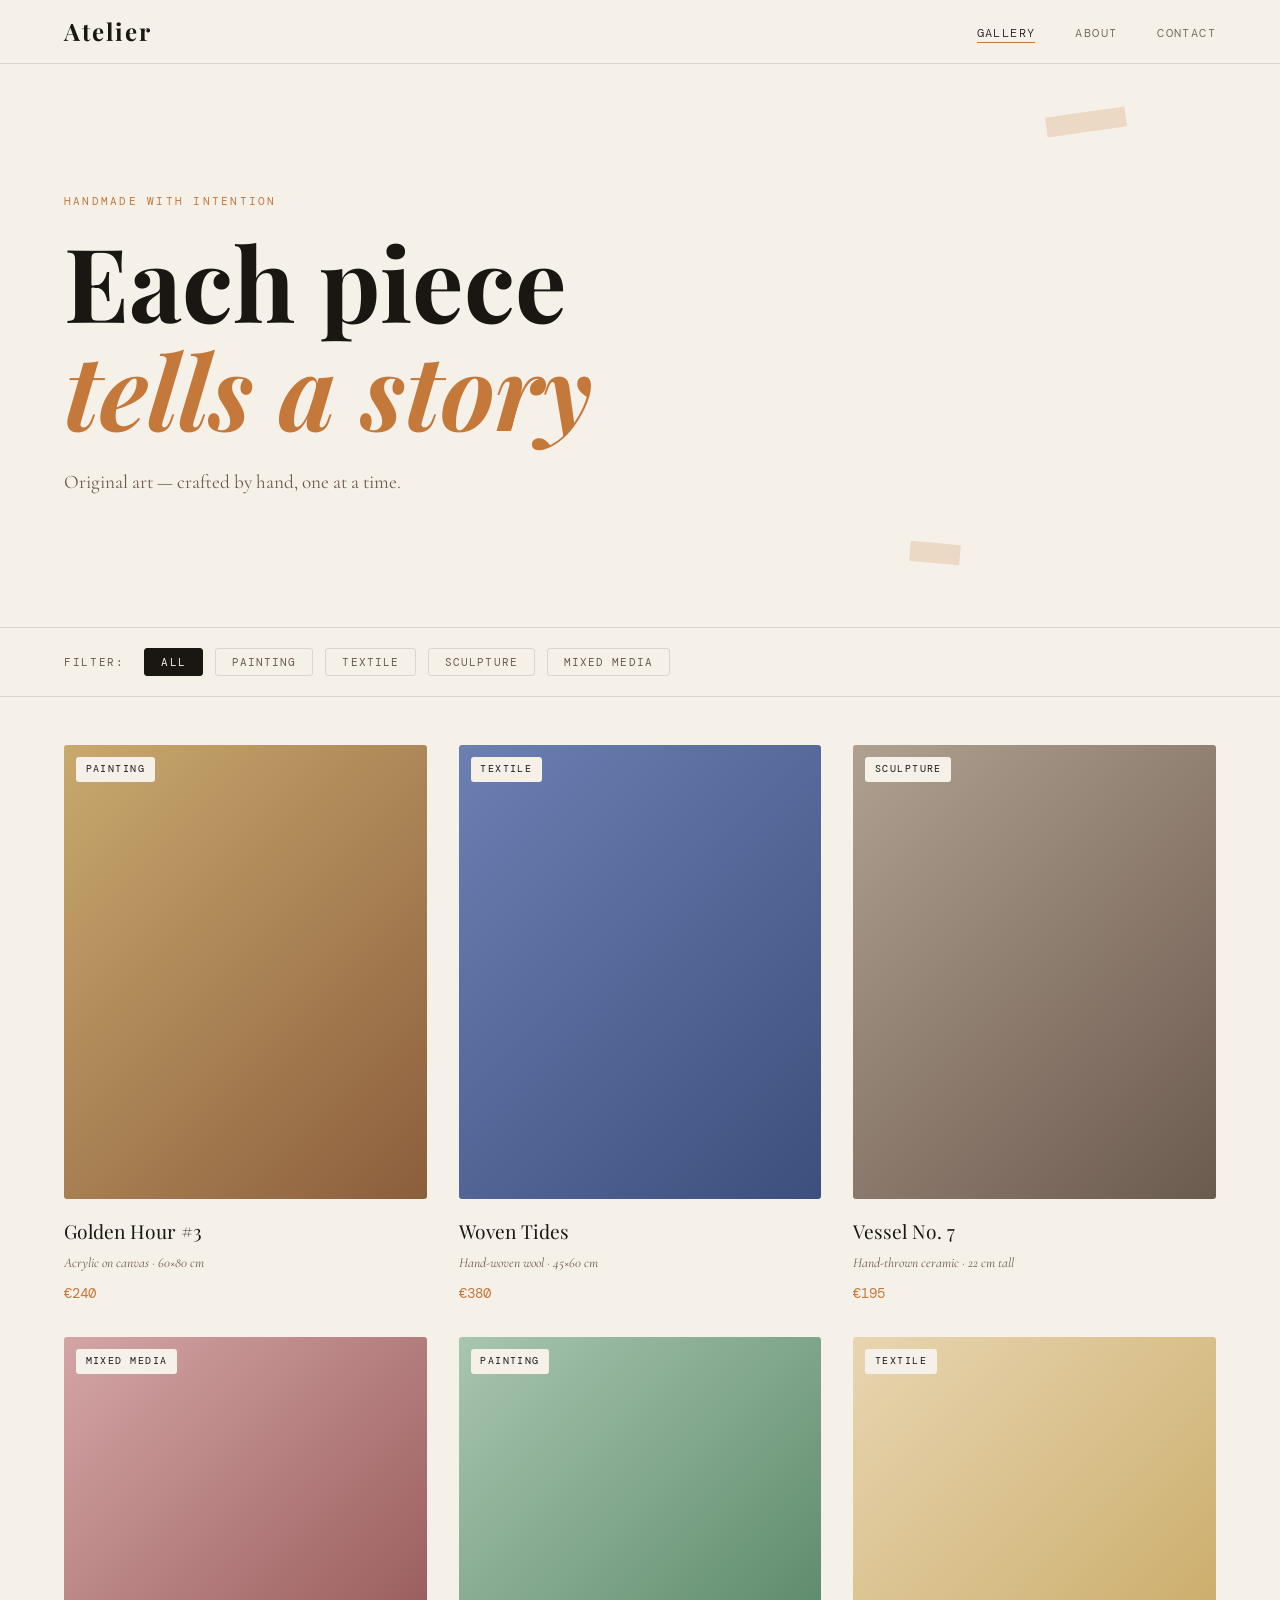
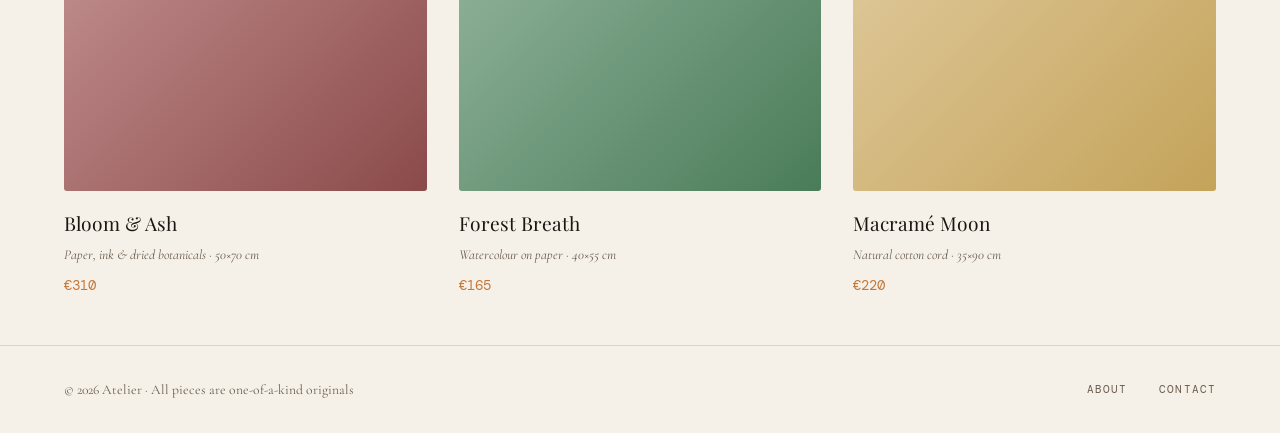
==== index.html @ 55702a87 "Initial commit: Atelier art portfolio website - Gallery page with filterable art pieces - Lightbox m" ====
<!DOCTYPE html>
<html lang="en">
<head>
  <meta charset="UTF-8" />
  <meta name="viewport" content="width=device-width, initial-scale=1.0" />
  <title>Atelier — Handmade Art</title>
  <link rel="stylesheet" href="css/style.css" />
  <link rel="preconnect" href="https://fonts.googleapis.com" />
  <link rel="preconnect" href="https://fonts.gstatic.com" crossorigin />
  <link href="https://fonts.googleapis.com/css2?family=Playfair+Display:ital,wght@0,400;0,700;1,400&family=Cormorant+Garamond:ital,wght@0,300;0,400;1,300&family=DM+Mono:wght@300;400&display=swap" rel="stylesheet" />
</head>
<body>

  <!-- NAV -->
  <nav class="nav">
    <a href="index.html" class="nav-logo">Atelier</a>
    <ul class="nav-links">
      <li><a href="index.html" class="active">Gallery</a></li>
      <li><a href="about.html">About</a></li>
      <li><a href="contact.html">Contact</a></li>
    </ul>
    <button class="nav-toggle" aria-label="menu">&#9776;</button>
  </nav>

  <!-- HERO -->
  <header class="hero">
    <div class="hero-text">
      <span class="hero-eyebrow">Handmade with intention</span>
      <h1>Each piece<br/><em>tells a story</em></h1>
      <p>Original art — crafted by hand, one at a time.</p>
    </div>
    <div class="hero-tape hero-tape--1"></div>
    <div class="hero-tape hero-tape--2"></div>
  </header>

  <!-- FILTER BAR -->
  <section class="filter-bar">
    <span class="filter-label">Filter:</span>
    <button class="filter-btn active" data-filter="all">All</button>
    <button class="filter-btn" data-filter="painting">Painting</button>
    <button class="filter-btn" data-filter="textile">Textile</button>
    <button class="filter-btn" data-filter="sculpture">Sculpture</button>
    <button class="filter-btn" data-filter="mixed">Mixed Media</button>
  </section>

  <!-- GALLERY GRID -->
  <main class="gallery" id="gallery">

    <!-- PIECE 1 -->
    <article class="piece" data-category="painting" onclick="openPiece('piece1')">
      <div class="piece-img-wrap">
        <div class="piece-img" style="background: linear-gradient(135deg,#c9a96e,#8b5e3c);"></div>
        <span class="piece-badge">Painting</span>
      </div>
      <div class="piece-info">
        <h2 class="piece-title">Golden Hour #3</h2>
        <p class="piece-medium">Acrylic on canvas · 60×80 cm</p>
        <span class="piece-price">€240</span>
      </div>
    </article>

    <!-- PIECE 2 -->
    <article class="piece" data-category="textile" onclick="openPiece('piece2')">
      <div class="piece-img-wrap">
        <div class="piece-img" style="background: linear-gradient(135deg,#6b7fb3,#3d4f7c);"></div>
        <span class="piece-badge">Textile</span>
      </div>
      <div class="piece-info">
        <h2 class="piece-title">Woven Tides</h2>
        <p class="piece-medium">Hand-woven wool · 45×60 cm</p>
        <span class="piece-price">€380</span>
      </div>
    </article>

    <!-- PIECE 3 -->
    <article class="piece" data-category="sculpture" onclick="openPiece('piece3')">
      <div class="piece-img-wrap">
        <div class="piece-img" style="background: linear-gradient(135deg,#b0a090,#6b5a4e);"></div>
        <span class="piece-badge">Sculpture</span>
      </div>
      <div class="piece-info">
        <h2 class="piece-title">Vessel No. 7</h2>
        <p class="piece-medium">Hand-thrown ceramic · 22 cm tall</p>
        <span class="piece-price">€195</span>
      </div>
    </article>

    <!-- PIECE 4 -->
    <article class="piece" data-category="mixed" onclick="openPiece('piece4')">
      <div class="piece-img-wrap">
        <div class="piece-img" style="background: linear-gradient(135deg,#d4a5a5,#8b4a4a);"></div>
        <span class="piece-badge">Mixed Media</span>
      </div>
      <div class="piece-info">
        <h2 class="piece-title">Bloom & Ash</h2>
        <p class="piece-medium">Paper, ink & dried botanicals · 50×70 cm</p>
        <span class="piece-price">€310</span>
      </div>
    </article>

    <!-- PIECE 5 -->
    <article class="piece" data-category="painting" onclick="openPiece('piece5')">
      <div class="piece-img-wrap">
        <div class="piece-img" style="background: linear-gradient(135deg,#a8c5b0,#4a7c59);"></div>
        <span class="piece-badge">Painting</span>
      </div>
      <div class="piece-info">
        <h2 class="piece-title">Forest Breath</h2>
        <p class="piece-medium">Watercolour on paper · 40×55 cm</p>
        <span class="piece-price">€165</span>
      </div>
    </article>

    <!-- PIECE 6 -->
    <article class="piece" data-category="textile" onclick="openPiece('piece6')">
      <div class="piece-img-wrap">
        <div class="piece-img" style="background: linear-gradient(135deg,#e8d5b0,#c4a35a);"></div>
        <span class="piece-badge">Textile</span>
      </div>
      <div class="piece-info">
        <h2 class="piece-title">Macramé Moon</h2>
        <p class="piece-medium">Natural cotton cord · 35×90 cm</p>
        <span class="piece-price">€220</span>
      </div>
    </article>

  </main>

  <!-- LIGHTBOX MODAL -->
  <div class="modal-overlay" id="modalOverlay" onclick="closePiece(event)">
    <div class="modal" id="modal">
      <button class="modal-close" onclick="closePiece()">&#x2715;</button>
      <div class="modal-media" id="modalMedia"></div>
      <div class="modal-body">
        <div class="modal-header">
          <div>
            <h2 id="modalTitle"></h2>
            <p id="modalMedium" class="modal-medium"></p>
          </div>
          <div class="modal-price-wrap">
            <span id="modalPrice" class="modal-price"></span>
            <a href="contact.html" class="modal-buy-btn">Enquire to Buy</a>
          </div>
        </div>
        <p id="modalDesc" class="modal-desc"></p>
        <div class="modal-thumbs" id="modalThumbs"></div>
      </div>
    </div>
  </div>

  <!-- FOOTER -->
  <footer class="footer">
    <p>© 2026 Atelier · All pieces are one-of-a-kind originals</p>
    <div class="footer-links">
      <a href="about.html">About</a>
      <a href="contact.html">Contact</a>
    </div>
  </footer>

  <script src="js/data.js"></script>
  <script src="js/gallery.js"></script>
</body>
</html>
---- css/style.css ----
/* ============================================================
   ATELIER — Art Portfolio CSS
   Aesthetic: Editorial warmth · Cream & ink · Organic geometry
   ============================================================ */

:root {
  --cream: #f5f0e8;
  --ink: #1a1612;
  --warm-mid: #6b5c4e;
  --accent: #c4783a;
  --accent-light: #e8c4a0;
  --line: rgba(26,22,18,0.12);
  --nav-h: 64px;
  --radius: 3px;
  --transition: 0.35s cubic-bezier(0.4, 0, 0.2, 1);
}

*, *::before, *::after { box-sizing: border-box; margin: 0; padding: 0; }

html { scroll-behavior: smooth; }

body {
  font-family: 'Cormorant Garamond', serif;
  background: var(--cream);
  color: var(--ink);
  font-size: 18px;
  line-height: 1.7;
  min-height: 100vh;
}

/* ============ NAV ============ */
.nav {
  position: sticky;
  top: 0;
  z-index: 100;
  display: flex;
  align-items: center;
  justify-content: space-between;
  height: var(--nav-h);
  padding: 0 clamp(1.5rem, 5vw, 4rem);
  background: var(--cream);
  border-bottom: 1px solid var(--line);
  backdrop-filter: blur(8px);
}

.nav-logo {
  font-family: 'Playfair Display', serif;
  font-size: 1.5rem;
  font-weight: 700;
  letter-spacing: 0.08em;
  color: var(--ink);
  text-decoration: none;
}

.nav-links {
  display: flex;
  list-style: none;
  gap: 2.5rem;
}

.nav-links a {
  font-family: 'DM Mono', monospace;
  font-size: 0.72rem;
  font-weight: 300;
  letter-spacing: 0.12em;
  text-transform: uppercase;
  color: var(--warm-mid);
  text-decoration: none;
  position: relative;
  padding-bottom: 2px;
  transition: color var(--transition);
}

.nav-links a::after {
  content: '';
  position: absolute;
  bottom: 0; left: 0;
  width: 0; height: 1px;
  background: var(--accent);
  transition: width var(--transition);
}

.nav-links a:hover,
.nav-links a.active { color: var(--ink); }
.nav-links a:hover::after,
.nav-links a.active::after { width: 100%; }

.nav-toggle { display: none; background: none; border: none; font-size: 1.4rem; cursor: pointer; }

/* ============ HERO ============ */
.hero {
  position: relative;
  padding: clamp(4rem, 10vw, 8rem) clamp(1.5rem, 5vw, 4rem);
  overflow: hidden;
  border-bottom: 1px solid var(--line);
}

.hero-eyebrow {
  font-family: 'DM Mono', monospace;
  font-size: 0.7rem;
  letter-spacing: 0.2em;
  text-transform: uppercase;
  color: var(--accent);
  display: block;
  margin-bottom: 1rem;
}

.hero h1 {
  font-family: 'Playfair Display', serif;
  font-size: clamp(3rem, 8vw, 7rem);
  font-weight: 700;
  line-height: 1.05;
  margin-bottom: 1.5rem;
  max-width: 14ch;
}

.hero h1 em {
  font-style: italic;
  color: var(--accent);
}

.hero p {
  font-size: 1.2rem;
  color: var(--warm-mid);
  max-width: 40ch;
}

/* Decorative tape strips */
.hero-tape {
  position: absolute;
  width: 80px;
  height: 20px;
  background: rgba(196, 120, 58, 0.2);
  transform: rotate(-8deg);
}
.hero-tape--1 { top: 3rem; right: 12%; }
.hero-tape--2 { bottom: 4rem; right: 25%; transform: rotate(5deg); width: 50px; }

/* ============ FILTER BAR ============ */
.filter-bar {
  display: flex;
  align-items: center;
  gap: 0.75rem;
  flex-wrap: wrap;
  padding: 1.25rem clamp(1.5rem, 5vw, 4rem);
  border-bottom: 1px solid var(--line);
}

.filter-label {
  font-family: 'DM Mono', monospace;
  font-size: 0.68rem;
  letter-spacing: 0.15em;
  text-transform: uppercase;
  color: var(--warm-mid);
  margin-right: 0.5rem;
}

.filter-btn {
  font-family: 'DM Mono', monospace;
  font-size: 0.68rem;
  letter-spacing: 0.1em;
  text-transform: uppercase;
  padding: 0.4rem 1rem;
  border: 1px solid var(--line);
  background: transparent;
  color: var(--warm-mid);
  cursor: pointer;
  border-radius: var(--radius);
  transition: all var(--transition);
}

.filter-btn:hover,
.filter-btn.active {
  background: var(--ink);
  color: var(--cream);
  border-color: var(--ink);
}

/* ============ GALLERY GRID ============ */
.gallery {
  display: grid;
  grid-template-columns: repeat(auto-fill, minmax(min(320px, 100%), 1fr));
  gap: 0;
  padding: clamp(1.5rem, 4vw, 3rem) clamp(1.5rem, 5vw, 4rem);
  gap: 2rem;
}

.piece {
  cursor: pointer;
  position: relative;
  transition: transform var(--transition);
}

.piece:hover { transform: translateY(-4px); }

.piece-img-wrap {
  position: relative;
  aspect-ratio: 4/5;
  overflow: hidden;
  border-radius: var(--radius);
  margin-bottom: 1rem;
}

.piece-img {
  width: 100%; height: 100%;
  transition: transform 0.6s cubic-bezier(0.4, 0, 0.2, 1);
}

.piece:hover .piece-img { transform: scale(1.04); }

.piece-badge {
  position: absolute;
  top: 0.75rem; left: 0.75rem;
  font-family: 'DM Mono', monospace;
  font-size: 0.6rem;
  letter-spacing: 0.15em;
  text-transform: uppercase;
  padding: 0.25rem 0.6rem;
  background: var(--cream);
  color: var(--ink);
  border-radius: var(--radius);
}

.piece-info {
  display: flex;
  flex-direction: column;
  gap: 0.2rem;
}

.piece-title {
  font-family: 'Playfair Display', serif;
  font-size: 1.2rem;
  font-weight: 400;
}

.piece-medium {
  font-size: 0.85rem;
  color: var(--warm-mid);
  font-style: italic;
}

.piece-price {
  font-family: 'DM Mono', monospace;
  font-size: 0.9rem;
  color: var(--accent);
  margin-top: 0.25rem;
}

/* ============ MODAL ============ */
.modal-overlay {
  display: none;
  position: fixed;
  inset: 0;
  background: rgba(26,22,18,0.7);
  z-index: 200;
  align-items: center;
  justify-content: center;
  padding: 1rem;
  backdrop-filter: blur(4px);
  opacity: 0;
  transition: opacity var(--transition);
}

.modal-overlay.open {
  display: flex;
  opacity: 1;
}

.modal {
  background: var(--cream);
  border-radius: 4px;
  max-width: 900px;
  width: 100%;
  max-height: 90vh;
  overflow-y: auto;
  position: relative;
  transform: translateY(20px);
  transition: transform var(--transition);
}

.modal-overlay.open .modal { transform: translateY(0); }

.modal-close {
  position: sticky;
  top: 1rem;
  float: right;
  margin: 1rem 1rem 0 0;
  background: none;
  border: 1px solid var(--line);
  width: 2rem;
  height: 2rem;
  border-radius: 50%;
  cursor: pointer;
  font-size: 0.8rem;
  color: var(--ink);
  z-index: 10;
  transition: background var(--transition);
}

.modal-close:hover { background: var(--line); }

.modal-media {
  width: 100%;
  aspect-ratio: 16/9;
  background: var(--ink);
  overflow: hidden;
}

.modal-media .main-img {
  width: 100%;
  height: 100%;
  object-fit: cover;
}

.modal-media .main-img-placeholder {
  width: 100%; height: 100%;
}

.modal-media iframe {
  width: 100%; height: 100%;
  border: none;
}

.modal-body {
  padding: 2rem;
}

.modal-header {
  display: flex;
  justify-content: space-between;
  align-items: flex-start;
  gap: 1rem;
  margin-bottom: 1.5rem;
  flex-wrap: wrap;
}

.modal-header h2 {
  font-family: 'Playfair Display', serif;
  font-size: 1.8rem;
  font-weight: 400;
}

.modal-medium {
  font-style: italic;
  color: var(--warm-mid);
  margin-top: 0.25rem;
}

.modal-price-wrap {
  display: flex;
  flex-direction: column;
  align-items: flex-end;
  gap: 0.75rem;
}

.modal-price {
  font-family: 'DM Mono', monospace;
  font-size: 1.4rem;
  color: var(--accent);
}

.modal-buy-btn {
  display: inline-block;
  font-family: 'DM Mono', monospace;
  font-size: 0.7rem;
  letter-spacing: 0.12em;
  text-transform: uppercase;
  padding: 0.7rem 1.5rem;
  background: var(--ink);
  color: var(--cream);
  text-decoration: none;
  border-radius: var(--radius);
  transition: background var(--transition);
}

.modal-buy-btn:hover { background: var(--accent); }

.modal-desc {
  color: var(--warm-mid);
  margin-bottom: 1.5rem;
  max-width: 65ch;
}

.modal-thumbs {
  display: flex;
  gap: 0.75rem;
  flex-wrap: wrap;
}

.modal-thumb {
  width: 80px;
  height: 80px;
  border-radius: var(--radius);
  cursor: pointer;
  border: 2px solid transparent;
  overflow: hidden;
  transition: border-color var(--transition);
}

.modal-thumb:hover,
.modal-thumb.active { border-color: var(--accent); }

.modal-thumb-inner {
  width: 100%; height: 100%;
}

.modal-thumb-video {
  width: 100%; height: 100%;
  background: var(--ink);
  display: flex;
  align-items: center;
  justify-content: center;
  color: var(--cream);
  font-size: 1.4rem;
}

/* ============ ABOUT PAGE ============ */
.about-page { min-height: calc(100vh - var(--nav-h)); }

.about-hero {
  display: grid;
  grid-template-columns: 1fr 1fr;
  gap: 4rem;
  padding: clamp(3rem, 8vw, 7rem) clamp(1.5rem, 5vw, 4rem);
  border-bottom: 1px solid var(--line);
  align-items: center;
}

.about-portrait {
  position: relative;
  max-width: 400px;
}

.about-portrait-img {
  aspect-ratio: 3/4;
  background: linear-gradient(160deg, #c9b8a0, #8b6f52);
  border-radius: 2px;
  position: relative;
  z-index: 1;
}

.about-portrait-frame {
  position: absolute;
  inset: -12px -12px -12px 12px;
  border: 1px solid var(--accent);
  border-radius: 2px;
  z-index: 0;
}

.about-intro h1 {
  font-family: 'Playfair Display', serif;
  font-size: clamp(2.5rem, 5vw, 4.5rem);
  line-height: 1.1;
  margin-bottom: 1.5rem;
}

.about-intro h1 em { color: var(--accent); font-style: italic; }

.about-lead {
  font-size: 1.15rem;
  color: var(--warm-mid);
  max-width: 45ch;
}

.about-story {
  padding: clamp(3rem, 6vw, 5rem) clamp(1.5rem, 5vw, 4rem);
  border-bottom: 1px solid var(--line);
}

.about-story-inner {
  display: grid;
  grid-template-columns: 300px 1fr;
  gap: 4rem;
  max-width: 1100px;
}

.about-pull-quote {
  position: sticky;
  top: calc(var(--nav-h) + 2rem);
  align-self: start;
}

.about-pull-quote blockquote {
  font-family: 'Playfair Display', serif;
  font-style: italic;
  font-size: 1.4rem;
  line-height: 1.5;
  color: var(--accent);
  border-left: 2px solid var(--accent-light);
  padding-left: 1.5rem;
}

.about-story-text h2 {
  font-family: 'Playfair Display', serif;
  font-size: 1.6rem;
  font-weight: 400;
  margin-bottom: 0.75rem;
  margin-top: 2rem;
}

.about-story-text h2:first-child { margin-top: 0; }

.about-story-text p { color: var(--warm-mid); margin-bottom: 1rem; }

.about-story-text a { color: var(--accent); }

.about-process {
  padding: clamp(3rem, 6vw, 5rem) clamp(1.5rem, 5vw, 4rem);
}

.process-heading {
  font-family: 'Playfair Display', serif;
  font-size: 1.8rem;
  font-weight: 400;
  margin-bottom: 3rem;
}

.process-steps {
  display: grid;
  grid-template-columns: repeat(auto-fit, minmax(200px, 1fr));
  gap: 2rem;
}

.process-step {
  border-top: 1px solid var(--line);
  padding-top: 1.5rem;
}

.process-num {
  font-family: 'DM Mono', monospace;
  font-size: 0.65rem;
  letter-spacing: 0.15em;
  color: var(--accent);
  display: block;
  margin-bottom: 0.75rem;
}

.process-step h3 {
  font-family: 'Playfair Display', serif;
  font-size: 1.2rem;
  font-weight: 400;
  margin-bottom: 0.5rem;
}

.process-step p { font-size: 0.95rem; color: var(--warm-mid); }

/* ============ CONTACT PAGE ============ */
.contact-page {
  min-height: calc(100vh - var(--nav-h));
  padding: clamp(3rem, 8vw, 6rem) clamp(1.5rem, 5vw, 4rem);
}

.contact-layout {
  display: grid;
  grid-template-columns: 1fr 1.5fr;
  gap: 5rem;
  max-width: 1100px;
  margin: 0 auto;
  align-items: start;
}

.contact-left h1 {
  font-family: 'Playfair Display', serif;
  font-size: clamp(2.5rem, 5vw, 4rem);
  line-height: 1.1;
  margin-bottom: 1.5rem;
}

.contact-left h1 em { color: var(--accent); font-style: italic; }

.contact-lead {
  color: var(--warm-mid);
  margin-bottom: 2.5rem;
  max-width: 38ch;
}

.contact-details { display: flex; flex-direction: column; gap: 1rem; }

.contact-detail {
  display: flex;
  flex-direction: column;
  gap: 0.1rem;
  padding-bottom: 1rem;
  border-bottom: 1px solid var(--line);
}

.contact-detail-label {
  font-family: 'DM Mono', monospace;
  font-size: 0.65rem;
  letter-spacing: 0.15em;
  text-transform: uppercase;
  color: var(--accent);
}

.contact-decoration {
  width: 60px;
  height: 60px;
  border: 1px solid var(--accent-light);
  border-radius: 50%;
  margin-top: 3rem;
  position: relative;
}

.contact-decoration::after {
  content: '';
  position: absolute;
  top: 50%; left: 50%;
  width: 30px; height: 30px;
  border: 1px solid var(--accent-light);
  border-radius: 50%;
  transform: translate(-50%, -50%);
}

/* Form */
.contact-form {
  display: grid;
  grid-template-columns: 1fr 1fr;
  gap: 1.25rem;
  transition: opacity var(--transition);
}

.form-group {
  display: flex;
  flex-direction: column;
  gap: 0.4rem;
}

.form-group--full { grid-column: 1 / -1; }

.form-group label {
  font-family: 'DM Mono', monospace;
  font-size: 0.65rem;
  letter-spacing: 0.12em;
  text-transform: uppercase;
  color: var(--warm-mid);
}

.form-group input,
.form-group select,
.form-group textarea {
  font-family: 'Cormorant Garamond', serif;
  font-size: 1rem;
  padding: 0.75rem 1rem;
  border: 1px solid var(--line);
  border-radius: var(--radius);
  background: transparent;
  color: var(--ink);
  outline: none;
  transition: border-color var(--transition);
  width: 100%;
}

.form-group input:focus,
.form-group select:focus,
.form-group textarea:focus {
  border-color: var(--accent);
}

.form-group textarea { resize: vertical; }

.form-submit {
  grid-column: 1 / -1;
  display: flex;
  align-items: center;
  justify-content: space-between;
  gap: 1rem;
  padding: 1rem 1.5rem;
  background: var(--ink);
  color: var(--cream);
  border: none;
  border-radius: var(--radius);
  cursor: pointer;
  font-family: 'Playfair Display', serif;
  font-size: 1.1rem;
  transition: background var(--transition);
}

.form-submit:hover { background: var(--accent); }

.form-submit-arrow {
  font-size: 1.3rem;
  transition: transform var(--transition);
}

.form-submit:hover .form-submit-arrow { transform: translateX(4px); }

.form-success {
  flex-direction: column;
  align-items: center;
  text-align: center;
  gap: 1rem;
  padding: 4rem 2rem;
  transition: opacity var(--transition);
}

.success-icon {
  width: 4rem; height: 4rem;
  border-radius: 50%;
  border: 1px solid var(--accent);
  display: flex;
  align-items: center;
  justify-content: center;
  font-size: 1.5rem;
  color: var(--accent);
}

.form-success h3 {
  font-family: 'Playfair Display', serif;
  font-size: 1.6rem;
  font-weight: 400;
}

/* ============ FOOTER ============ */
.footer {
  border-top: 1px solid var(--line);
  padding: 2rem clamp(1.5rem, 5vw, 4rem);
  display: flex;
  align-items: center;
  justify-content: space-between;
  flex-wrap: wrap;
  gap: 1rem;
  font-size: 0.85rem;
  color: var(--warm-mid);
}

.footer-links {
  display: flex;
  gap: 2rem;
}

.footer-links a {
  color: var(--warm-mid);
  text-decoration: none;
  font-family: 'DM Mono', monospace;
  font-size: 0.7rem;
  letter-spacing: 0.1em;
  text-transform: uppercase;
  transition: color var(--transition);
}

.footer-links a:hover { color: var(--accent); }

/* ============ RESPONSIVE ============ */
@media (max-width: 768px) {
  .nav-links { display: none; }
  .nav-toggle { display: block; }
  .nav-links.open {
    display: flex;
    flex-direction: column;
    position: absolute;
    top: var(--nav-h);
    left: 0; right: 0;
    background: var(--cream);
    padding: 1.5rem;
    border-bottom: 1px solid var(--line);
    gap: 1.5rem;
  }

  .about-hero { grid-template-columns: 1fr; gap: 2rem; }
  .about-story-inner { grid-template-columns: 1fr; gap: 2rem; }
  .about-pull-quote { position: static; }
  .contact-layout { grid-template-columns: 1fr; gap: 3rem; }
  .contact-form { grid-template-columns: 1fr; }
  .form-group--full { grid-column: 1; }
  .form-submit { grid-column: 1; }
}

/* Fade in */
@keyframes fadeUp {
  from { opacity: 0; transform: translateY(16px); }
  to   { opacity: 1; transform: translateY(0); }
}

.piece { animation: fadeUp 0.5s ease both; }
.piece:nth-child(1) { animation-delay: 0.05s; }
.piece:nth-child(2) { animation-delay: 0.1s; }
.piece:nth-child(3) { animation-delay: 0.15s; }
.piece:nth-child(4) { animation-delay: 0.2s; }
.piece:nth-child(5) { animation-delay: 0.25s; }
.piece:nth-child(6) { animation-delay: 0.3s; }
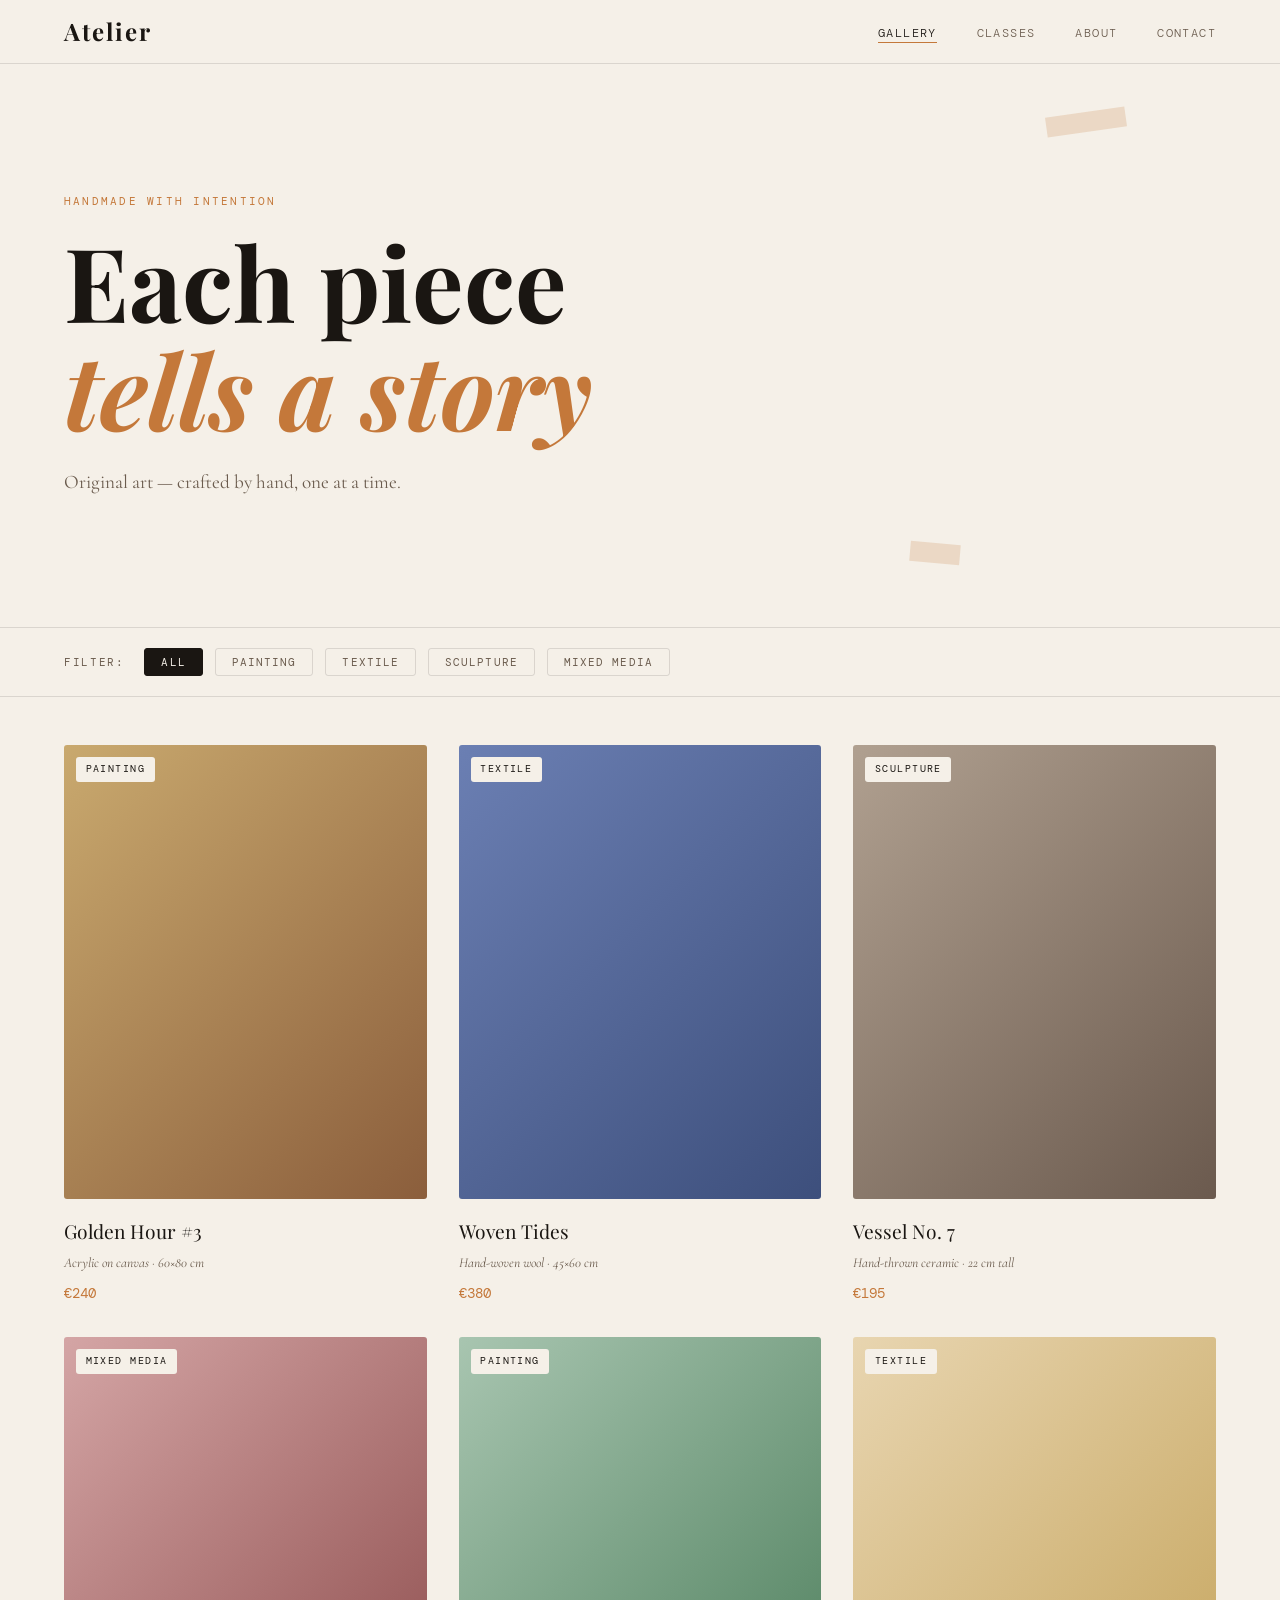
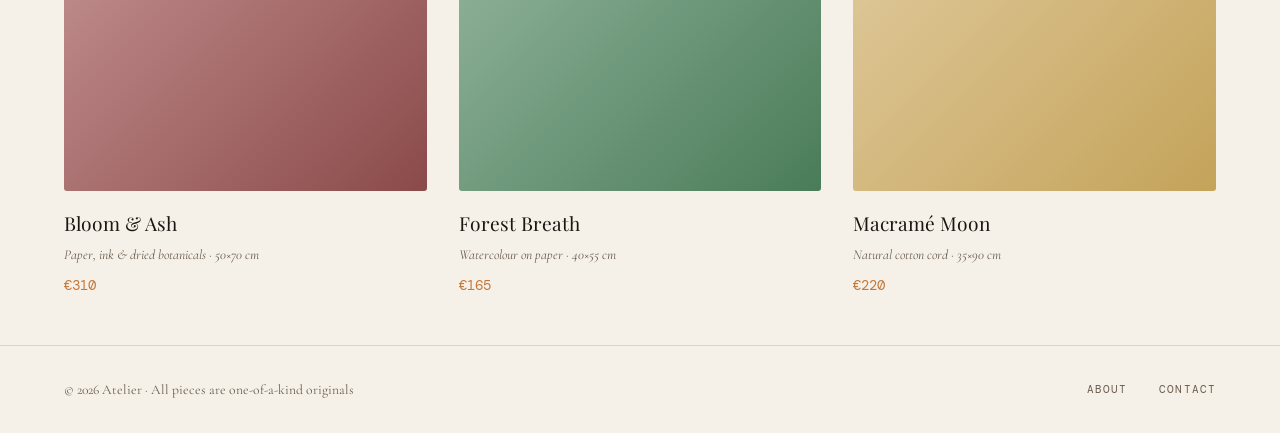
==== commit b27f26bd: "added: classes information" ====
--- a/index.html
+++ b/index.html
@@ -16,6 +16,7 @@
     <a href="index.html" class="nav-logo">Atelier</a>
     <ul class="nav-links">
       <li><a href="index.html" class="active">Gallery</a></li>
+	  <li><a href="classes.html">Classes</a></li>
       <li><a href="about.html">About</a></li>
       <li><a href="contact.html">Contact</a></li>
     </ul>
--- a/css/style.css
+++ b/css/style.css
@@ -778,3 +778,443 @@
 .piece:nth-child(4) { animation-delay: 0.2s; }
 .piece:nth-child(5) { animation-delay: 0.25s; }
 .piece:nth-child(6) { animation-delay: 0.3s; }
+
+/* ============================================================
+   CLASSES PAGE
+   ============================================================ */
+
+/* Hero */
+.classes-hero {
+  display: grid;
+  grid-template-columns: 1fr 1fr;
+  align-items: center;
+  gap: 3rem;
+  padding: clamp(4rem, 10vw, 7rem) clamp(1.5rem, 5vw, 4rem);
+  border-bottom: 1px solid var(--line);
+  overflow: hidden;
+}
+
+.classes-hero-inner { max-width: 540px; }
+
+.classes-hero h1 {
+  font-family: 'Playfair Display', serif;
+  font-size: clamp(2.8rem, 6vw, 5.5rem);
+  font-weight: 700;
+  line-height: 1.05;
+  margin-bottom: 1.25rem;
+}
+
+.classes-hero h1 em { color: var(--accent); font-style: italic; }
+
+.classes-hero p {
+  font-size: 1.15rem;
+  color: var(--warm-mid);
+  max-width: 45ch;
+  margin-bottom: 2rem;
+}
+
+.classes-hero-cta {
+  display: inline-block;
+  font-family: 'DM Mono', monospace;
+  font-size: 0.72rem;
+  letter-spacing: 0.12em;
+  text-transform: uppercase;
+  color: var(--accent);
+  text-decoration: none;
+  border-bottom: 1px solid var(--accent-light);
+  padding-bottom: 2px;
+  transition: color var(--transition), border-color var(--transition);
+}
+
+.classes-hero-cta:hover { color: var(--ink); border-color: var(--ink); }
+
+/* Decorative shapes in hero */
+.classes-hero-deco {
+  position: relative;
+  height: 380px;
+}
+
+.deco-circle {
+  position: absolute;
+  border-radius: 50%;
+  border: 1px solid var(--accent-light);
+}
+
+.deco-circle--lg {
+  width: 300px; height: 300px;
+  top: 10%; right: 5%;
+  background: linear-gradient(135deg, rgba(196,120,58,0.08), rgba(232,196,160,0.15));
+}
+
+.deco-circle--sm {
+  width: 120px; height: 120px;
+  bottom: 5%; right: 40%;
+  background: rgba(196,120,58,0.05);
+}
+
+.deco-brushstroke {
+  position: absolute;
+  top: 50%; left: 20%;
+  width: 160px; height: 8px;
+  background: var(--accent);
+  opacity: 0.25;
+  border-radius: 4px;
+  transform: rotate(-12deg);
+}
+
+/* Why strip */
+.classes-why {
+  background: var(--ink);
+  color: var(--cream);
+  padding: 3rem clamp(1.5rem, 5vw, 4rem);
+}
+
+.classes-why-inner {
+  display: grid;
+  grid-template-columns: repeat(auto-fit, minmax(200px, 1fr));
+  gap: 2.5rem;
+  max-width: 1100px;
+  margin: 0 auto;
+}
+
+.why-item { border-top: 1px solid rgba(255,255,255,0.12); padding-top: 1.25rem; }
+
+.why-icon {
+  display: block;
+  color: var(--accent);
+  font-size: 1.1rem;
+  margin-bottom: 0.6rem;
+}
+
+.why-item h3 {
+  font-family: 'Playfair Display', serif;
+  font-size: 1.1rem;
+  font-weight: 400;
+  margin-bottom: 0.4rem;
+}
+
+.why-item p { font-size: 0.92rem; color: rgba(245,240,232,0.65); line-height: 1.6; }
+
+/* Classes section */
+.classes-section {
+  padding: clamp(3rem, 6vw, 5rem) clamp(1.5rem, 5vw, 4rem);
+}
+
+.classes-section-title {
+  font-family: 'Playfair Display', serif;
+  font-size: clamp(1.6rem, 3vw, 2.2rem);
+  font-weight: 400;
+  margin-bottom: 2.5rem;
+  padding-bottom: 1rem;
+  border-bottom: 1px solid var(--line);
+}
+
+/* Cards grid */
+.classes-grid {
+  display: grid;
+  grid-template-columns: repeat(auto-fill, minmax(min(340px, 100%), 1fr));
+  gap: 1.5rem;
+}
+
+.class-card {
+  display: flex;
+  flex-direction: column;
+  border: 1px solid var(--line);
+  border-radius: 4px;
+  overflow: hidden;
+  position: relative;
+  transition: transform var(--transition), box-shadow var(--transition);
+  animation: fadeUp 0.5s ease both;
+}
+
+.class-card:hover {
+  transform: translateY(-4px);
+  box-shadow: 0 12px 40px rgba(26,22,18,0.1);
+}
+
+/* Accent top border per age group */
+.class-card--kids    { border-top: 3px solid #c4783a; }
+.class-card--tweens  { border-top: 3px solid #6b7fb3; }
+.class-card--teens   { border-top: 3px solid #4a7c59; }
+.class-card--adults  { border-top: 3px solid #8b5e8b; }
+.class-card--private { border-top: 3px solid #b0a090; }
+
+.class-card--featured {
+  border-color: var(--accent);
+  border-width: 2px;
+  border-top-width: 3px;
+}
+
+.class-card-badge {
+  position: absolute;
+  top: 1rem; right: 1rem;
+  font-family: 'DM Mono', monospace;
+  font-size: 0.6rem;
+  letter-spacing: 0.12em;
+  text-transform: uppercase;
+  background: var(--accent);
+  color: var(--cream);
+  padding: 0.25rem 0.6rem;
+  border-radius: 2px;
+}
+
+.class-card-top {
+  padding: 1.5rem 1.5rem 0;
+}
+
+.class-age-tag {
+  font-family: 'DM Mono', monospace;
+  font-size: 0.62rem;
+  letter-spacing: 0.15em;
+  text-transform: uppercase;
+  color: var(--accent);
+  margin-bottom: 0.5rem;
+}
+
+.class-name {
+  font-family: 'Playfair Display', serif;
+  font-size: 1.5rem;
+  font-weight: 400;
+  margin-bottom: 0.3rem;
+}
+
+.class-tagline {
+  font-style: italic;
+  color: var(--warm-mid);
+  font-size: 0.95rem;
+  margin-bottom: 0;
+}
+
+.class-card-body {
+  padding: 1.25rem 1.5rem;
+  flex: 1;
+}
+
+.class-desc {
+  color: var(--warm-mid);
+  font-size: 0.95rem;
+  margin-bottom: 1.25rem;
+  line-height: 1.65;
+}
+
+/* Detail list */
+.class-details {
+  list-style: none;
+  display: flex;
+  flex-direction: column;
+  gap: 0.5rem;
+  margin-bottom: 1.5rem;
+}
+
+.class-details li {
+  display: flex;
+  justify-content: space-between;
+  align-items: baseline;
+  font-size: 0.88rem;
+  padding-bottom: 0.5rem;
+  border-bottom: 1px solid var(--line);
+  gap: 1rem;
+}
+
+.detail-label {
+  font-family: 'DM Mono', monospace;
+  font-size: 0.62rem;
+  letter-spacing: 0.1em;
+  text-transform: uppercase;
+  color: var(--warm-mid);
+  white-space: nowrap;
+}
+
+/* Price */
+.class-price-row {
+  display: flex;
+  align-items: baseline;
+  justify-content: space-between;
+  gap: 1rem;
+  flex-wrap: wrap;
+  padding: 1rem;
+  background: rgba(196,120,58,0.05);
+  border-radius: 3px;
+  margin-top: auto;
+}
+
+.class-price { display: flex; flex-direction: column; gap: 0.1rem; }
+
+.price-amount {
+  font-family: 'Playfair Display', serif;
+  font-size: 1.8rem;
+  font-weight: 700;
+  color: var(--ink);
+}
+
+.price-note {
+  font-size: 0.78rem;
+  color: var(--warm-mid);
+}
+
+.price-per {
+  font-family: 'DM Mono', monospace;
+  font-size: 0.65rem;
+  letter-spacing: 0.08em;
+  color: var(--accent);
+}
+
+/* Card footer */
+.class-card-footer {
+  padding: 1.25rem 1.5rem;
+  border-top: 1px solid var(--line);
+  display: flex;
+  align-items: center;
+  justify-content: space-between;
+  gap: 1rem;
+  flex-wrap: wrap;
+}
+
+.register-btn {
+  display: inline-block;
+  font-family: 'DM Mono', monospace;
+  font-size: 0.7rem;
+  letter-spacing: 0.12em;
+  text-transform: uppercase;
+  padding: 0.65rem 1.25rem;
+  background: var(--ink);
+  color: var(--cream);
+  text-decoration: none;
+  border-radius: var(--radius);
+  transition: background var(--transition);
+  white-space: nowrap;
+}
+
+.register-btn:hover { background: var(--accent); }
+
+.register-btn--featured {
+  background: var(--accent);
+}
+
+.register-btn--featured:hover { background: var(--ink); }
+
+.class-spots {
+  font-family: 'DM Mono', monospace;
+  font-size: 0.62rem;
+  letter-spacing: 0.1em;
+  color: var(--warm-mid);
+}
+
+.class-spots--urgent { color: #c0392b; }
+
+/* Registration callout */
+.reg-callout {
+  background: var(--cream);
+  border-top: 1px solid var(--line);
+  border-bottom: 1px solid var(--line);
+  padding: clamp(3rem, 6vw, 5rem) clamp(1.5rem, 5vw, 4rem);
+}
+
+.reg-callout-inner {
+  display: grid;
+  grid-template-columns: 1fr 1fr;
+  gap: 5rem;
+  max-width: 1100px;
+  margin: 0 auto;
+  align-items: start;
+}
+
+.reg-callout-text h2 {
+  font-family: 'Playfair Display', serif;
+  font-size: clamp(1.8rem, 3.5vw, 2.8rem);
+  font-weight: 400;
+  line-height: 1.15;
+  margin-bottom: 1.25rem;
+}
+
+.reg-callout-text p {
+  color: var(--warm-mid);
+  margin-bottom: 0.75rem;
+  max-width: 45ch;
+}
+
+.reg-note {
+  font-size: 0.88rem;
+  font-style: italic;
+  padding: 0.75rem 1rem;
+  border-left: 2px solid var(--accent-light);
+  margin-top: 1rem;
+}
+
+.reg-callout-steps {
+  display: flex;
+  flex-direction: column;
+  gap: 1.5rem;
+}
+
+.reg-step {
+  display: flex;
+  gap: 1.25rem;
+  align-items: flex-start;
+}
+
+.reg-step-num {
+  font-family: 'DM Mono', monospace;
+  font-size: 0.7rem;
+  width: 2rem; height: 2rem;
+  border-radius: 50%;
+  border: 1px solid var(--accent);
+  display: flex;
+  align-items: center;
+  justify-content: center;
+  color: var(--accent);
+  flex-shrink: 0;
+  margin-top: 0.1rem;
+}
+
+.reg-step strong {
+  display: block;
+  font-family: 'Playfair Display', serif;
+  font-weight: 400;
+  font-size: 1.05rem;
+  margin-bottom: 0.2rem;
+}
+
+.reg-step p { font-size: 0.9rem; color: var(--warm-mid); margin: 0; }
+
+/* FAQ */
+.classes-faq {
+  padding: clamp(3rem, 6vw, 5rem) clamp(1.5rem, 5vw, 4rem);
+}
+
+.faq-grid {
+  display: grid;
+  grid-template-columns: repeat(auto-fill, minmax(min(320px, 100%), 1fr));
+  gap: 2rem;
+}
+
+.faq-item {
+  border-top: 1px solid var(--line);
+  padding-top: 1.25rem;
+}
+
+.faq-item h4 {
+  font-family: 'Playfair Display', serif;
+  font-size: 1.05rem;
+  font-weight: 400;
+  margin-bottom: 0.5rem;
+}
+
+.faq-item p { font-size: 0.92rem; color: var(--warm-mid); }
+
+.faq-item a { color: var(--accent); }
+
+/* Card stagger */
+.class-card:nth-child(1) { animation-delay: 0.05s; }
+.class-card:nth-child(2) { animation-delay: 0.1s; }
+.class-card:nth-child(3) { animation-delay: 0.15s; }
+.class-card:nth-child(4) { animation-delay: 0.2s; }
+.class-card:nth-child(5) { animation-delay: 0.25s; }
+.class-card:nth-child(6) { animation-delay: 0.3s; }
+
+/* Responsive classes page */
+@media (max-width: 768px) {
+  .classes-hero { grid-template-columns: 1fr; }
+  .classes-hero-deco { display: none; }
+  .reg-callout-inner { grid-template-columns: 1fr; gap: 2.5rem; }
+}
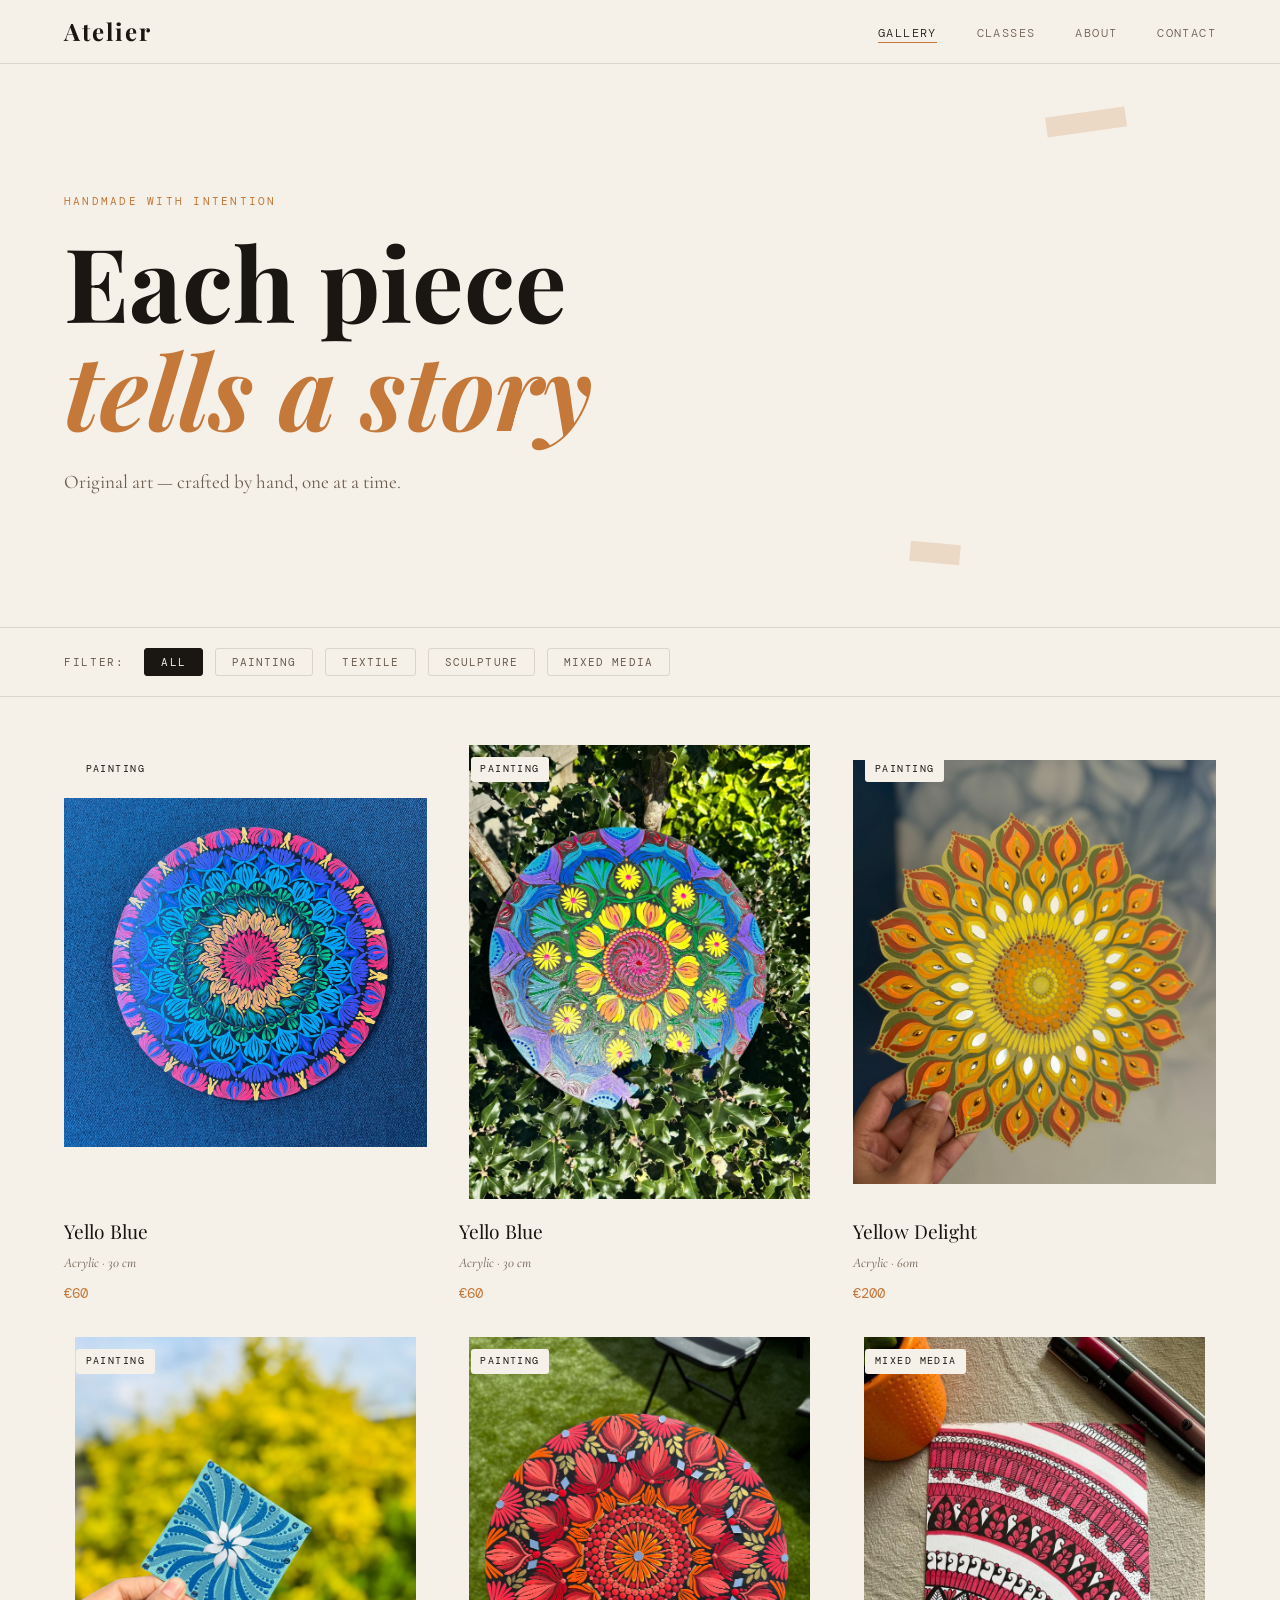
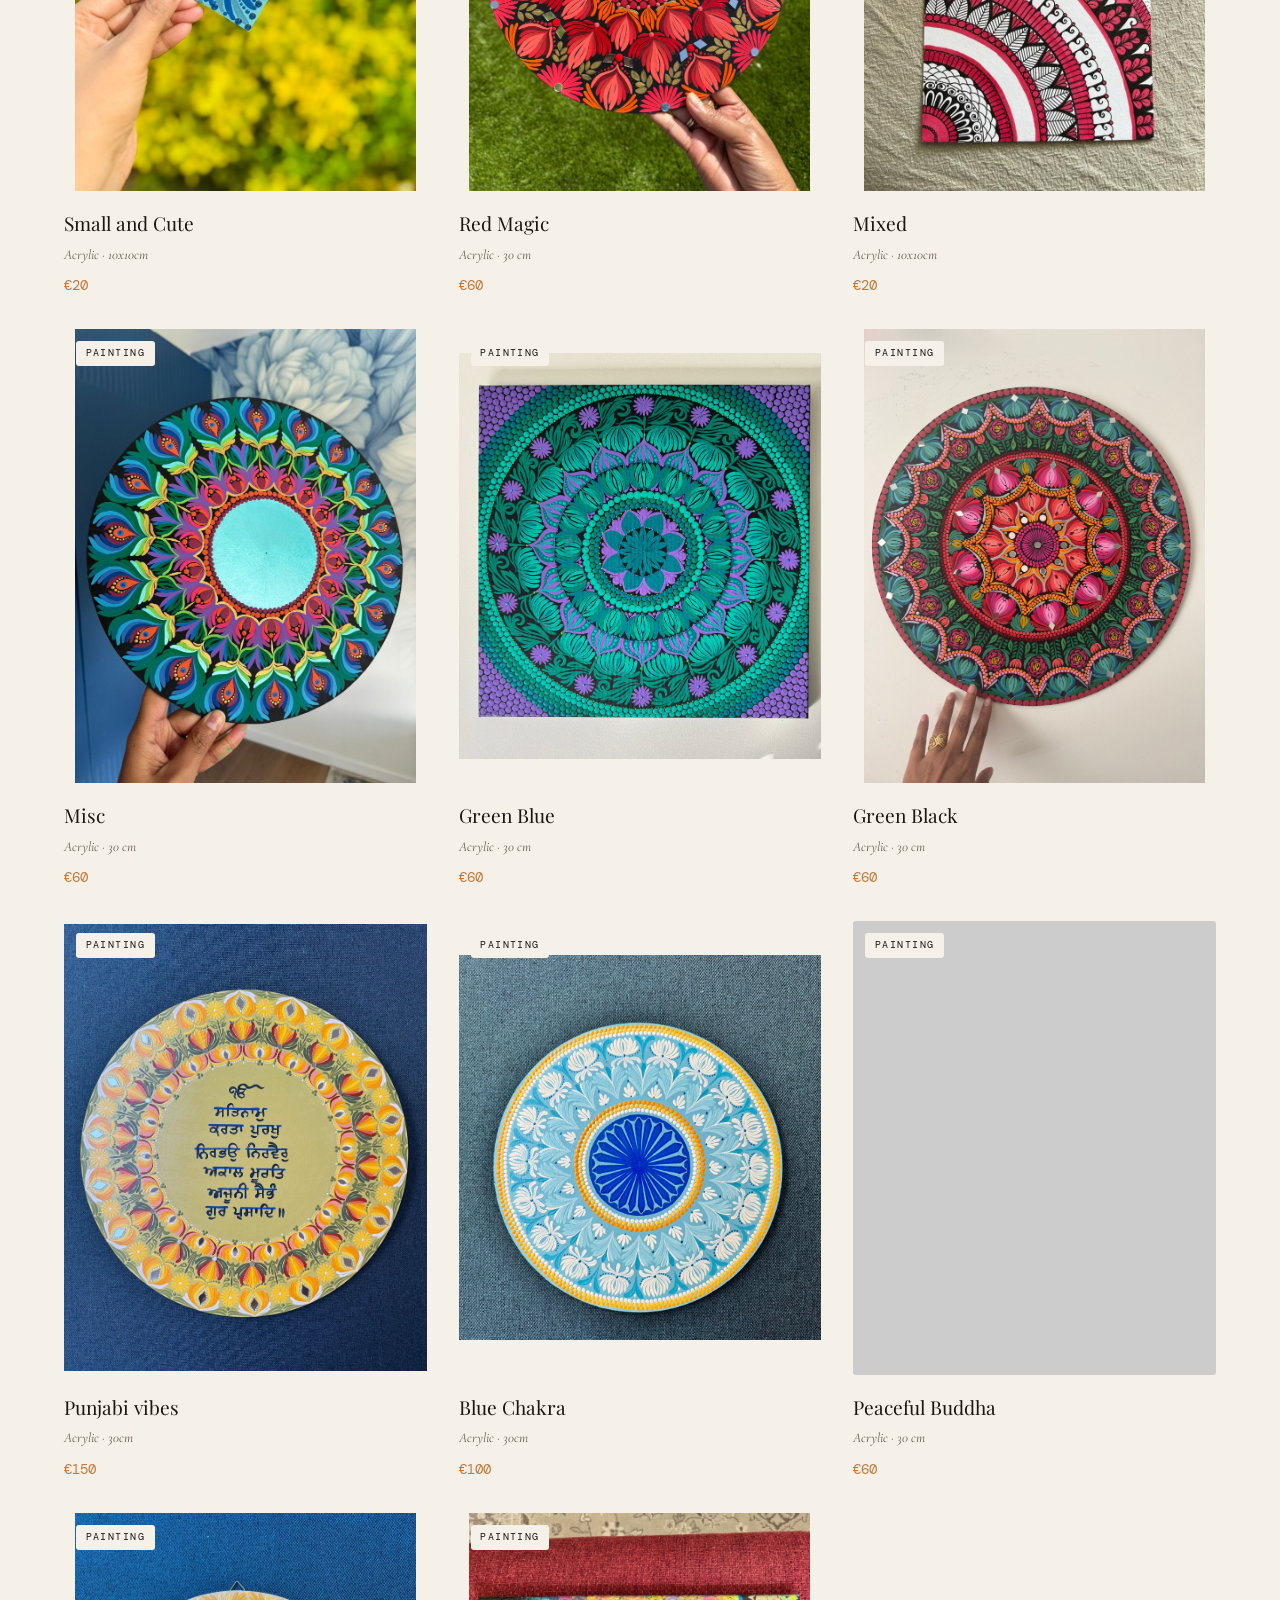
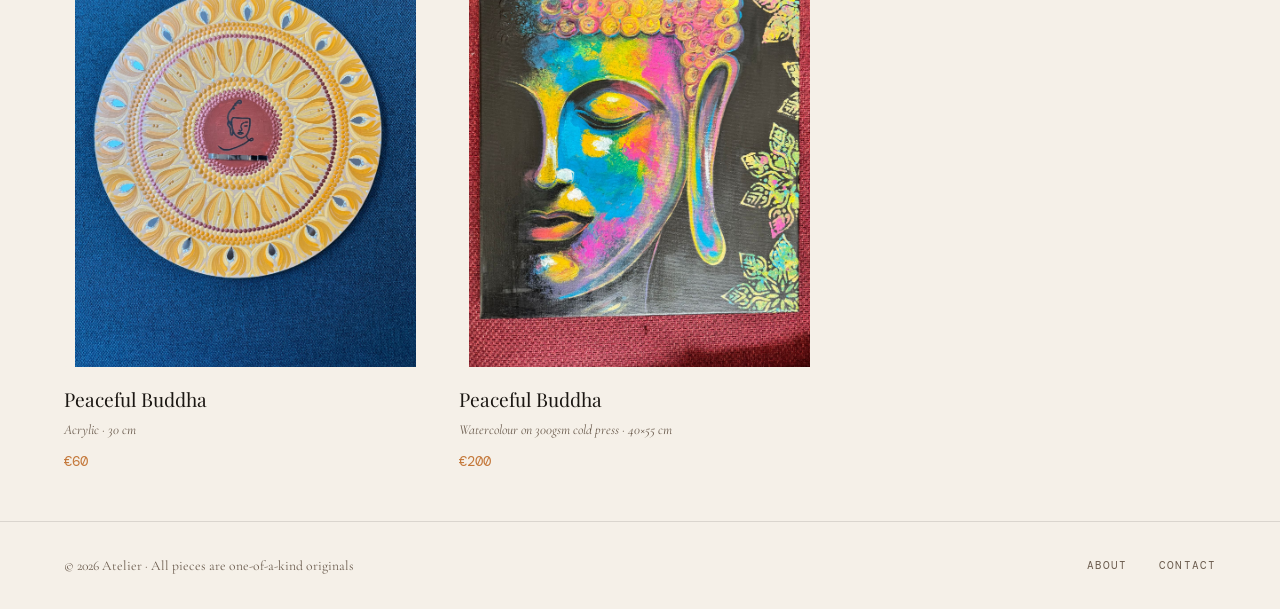
==== commit 977b2ae3: "Files and folder" ====
--- a/index.html
+++ b/index.html
@@ -44,94 +44,20 @@
     <button class="filter-btn" data-filter="mixed">Mixed Media</button>
   </section>
 
-  <!-- GALLERY GRID -->
+  <!-- GALLERY GRID — populated dynamically from articles/manifest.json -->
   <main class="gallery" id="gallery">
-
-    <!-- PIECE 1 -->
-    <article class="piece" data-category="painting" onclick="openPiece('piece1')">
-      <div class="piece-img-wrap">
-        <div class="piece-img" style="background: linear-gradient(135deg,#c9a96e,#8b5e3c);"></div>
-        <span class="piece-badge">Painting</span>
-      </div>
-      <div class="piece-info">
-        <h2 class="piece-title">Golden Hour #3</h2>
-        <p class="piece-medium">Acrylic on canvas · 60×80 cm</p>
-        <span class="piece-price">€240</span>
-      </div>
-    </article>
-
-    <!-- PIECE 2 -->
-    <article class="piece" data-category="textile" onclick="openPiece('piece2')">
-      <div class="piece-img-wrap">
-        <div class="piece-img" style="background: linear-gradient(135deg,#6b7fb3,#3d4f7c);"></div>
-        <span class="piece-badge">Textile</span>
-      </div>
-      <div class="piece-info">
-        <h2 class="piece-title">Woven Tides</h2>
-        <p class="piece-medium">Hand-woven wool · 45×60 cm</p>
-        <span class="piece-price">€380</span>
-      </div>
-    </article>
-
-    <!-- PIECE 3 -->
-    <article class="piece" data-category="sculpture" onclick="openPiece('piece3')">
-      <div class="piece-img-wrap">
-        <div class="piece-img" style="background: linear-gradient(135deg,#b0a090,#6b5a4e);"></div>
-        <span class="piece-badge">Sculpture</span>
-      </div>
-      <div class="piece-info">
-        <h2 class="piece-title">Vessel No. 7</h2>
-        <p class="piece-medium">Hand-thrown ceramic · 22 cm tall</p>
-        <span class="piece-price">€195</span>
-      </div>
-    </article>
-
-    <!-- PIECE 4 -->
-    <article class="piece" data-category="mixed" onclick="openPiece('piece4')">
-      <div class="piece-img-wrap">
-        <div class="piece-img" style="background: linear-gradient(135deg,#d4a5a5,#8b4a4a);"></div>
-        <span class="piece-badge">Mixed Media</span>
-      </div>
-      <div class="piece-info">
-        <h2 class="piece-title">Bloom & Ash</h2>
-        <p class="piece-medium">Paper, ink & dried botanicals · 50×70 cm</p>
-        <span class="piece-price">€310</span>
-      </div>
-    </article>
-
-    <!-- PIECE 5 -->
-    <article class="piece" data-category="painting" onclick="openPiece('piece5')">
-      <div class="piece-img-wrap">
-        <div class="piece-img" style="background: linear-gradient(135deg,#a8c5b0,#4a7c59);"></div>
-        <span class="piece-badge">Painting</span>
-      </div>
-      <div class="piece-info">
-        <h2 class="piece-title">Forest Breath</h2>
-        <p class="piece-medium">Watercolour on paper · 40×55 cm</p>
-        <span class="piece-price">€165</span>
-      </div>
-    </article>
-
-    <!-- PIECE 6 -->
-    <article class="piece" data-category="textile" onclick="openPiece('piece6')">
-      <div class="piece-img-wrap">
-        <div class="piece-img" style="background: linear-gradient(135deg,#e8d5b0,#c4a35a);"></div>
-        <span class="piece-badge">Textile</span>
-      </div>
-      <div class="piece-info">
-        <h2 class="piece-title">Macramé Moon</h2>
-        <p class="piece-medium">Natural cotton cord · 35×90 cm</p>
-        <span class="piece-price">€220</span>
-      </div>
-    </article>
-
+    <p class="gallery-loading">Loading gallery…</p>
   </main>
 
   <!-- LIGHTBOX MODAL -->
   <div class="modal-overlay" id="modalOverlay" onclick="closePiece(event)">
     <div class="modal" id="modal">
       <button class="modal-close" onclick="closePiece()">&#x2715;</button>
-      <div class="modal-media" id="modalMedia"></div>
+      <div class="modal-media-wrap">
+        <div class="modal-media" id="modalMedia"></div>
+        <button class="modal-nav modal-prev" id="modalPrev" aria-label="Previous image">&#x2039;</button>
+        <button class="modal-nav modal-next" id="modalNext" aria-label="Next image">&#x203A;</button>
+      </div>
       <div class="modal-body">
         <div class="modal-header">
           <div>
@@ -158,7 +84,6 @@
     </div>
   </footer>
 
-  <script src="js/data.js"></script>
   <script src="js/gallery.js"></script>
 </body>
 </html>
--- a/css/style.css
+++ b/css/style.css
@@ -177,6 +177,16 @@
 }
 
 /* ============ GALLERY GRID ============ */
+.gallery-loading {
+  grid-column: 1 / -1;
+  text-align: center;
+  padding: 4rem 2rem;
+  color: var(--warm-mid);
+  font-family: 'DM Mono', monospace;
+  font-size: 0.85rem;
+  letter-spacing: 0.05em;
+}
+
 .gallery {
   display: grid;
   grid-template-columns: repeat(auto-fill, minmax(min(320px, 100%), 1fr));
@@ -203,6 +213,7 @@
 
 .piece-img {
   width: 100%; height: 100%;
+  background-color: var(--cream);
   transition: transform 0.6s cubic-bezier(0.4, 0, 0.2, 1);
 }
 
@@ -299,6 +310,10 @@
 
 .modal-close:hover { background: var(--line); }
 
+.modal-media-wrap {
+  position: relative;
+}
+
 .modal-media {
   width: 100%;
   aspect-ratio: 16/9;
@@ -306,19 +321,46 @@
   overflow: hidden;
 }
 
+.modal-nav {
+  position: absolute;
+  top: 50%;
+  transform: translateY(-50%);
+  background: rgba(26,22,18,0.45);
+  border: none;
+  color: var(--cream);
+  font-size: 2.2rem;
+  line-height: 1;
+  width: 2.75rem;
+  height: 5rem;
+  display: none;
+  align-items: center;
+  justify-content: center;
+  cursor: pointer;
+  z-index: 5;
+  transition: background var(--transition), opacity var(--transition);
+}
+
+.modal-nav.visible { display: flex; }
+.modal-nav:hover   { background: rgba(26,22,18,0.75); }
+.modal-nav:disabled { opacity: 0.2; cursor: default; }
+.modal-prev { left: 0;  border-radius: 0 var(--radius) var(--radius) 0; }
+.modal-next { right: 0; border-radius: var(--radius) 0 0 var(--radius); }
+
 .modal-media .main-img {
   width: 100%;
   height: 100%;
-  object-fit: cover;
+  object-fit: contain;
 }
 
 .modal-media .main-img-placeholder {
   width: 100%; height: 100%;
 }
 
-.modal-media iframe {
+.modal-media iframe,
+.modal-media video {
   width: 100%; height: 100%;
   border: none;
+  object-fit: contain;
 }
 
 .modal-body {
